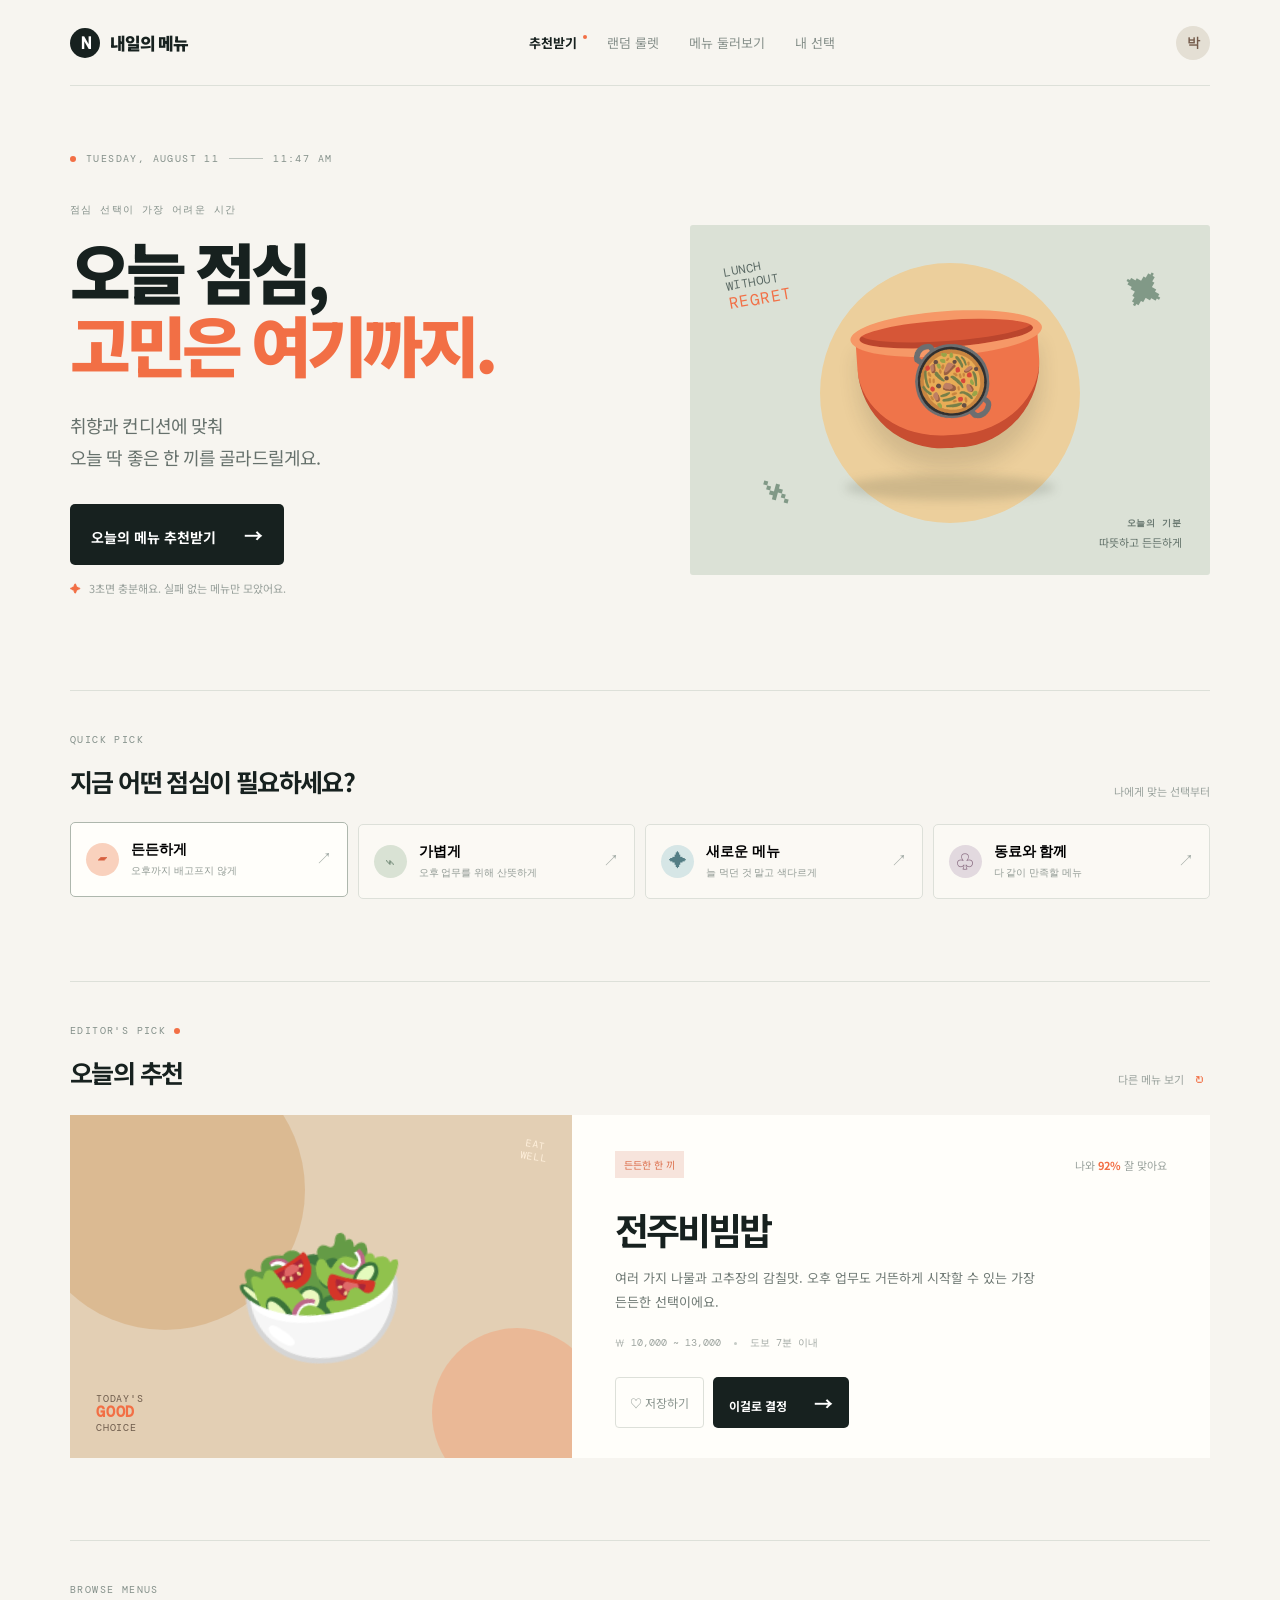
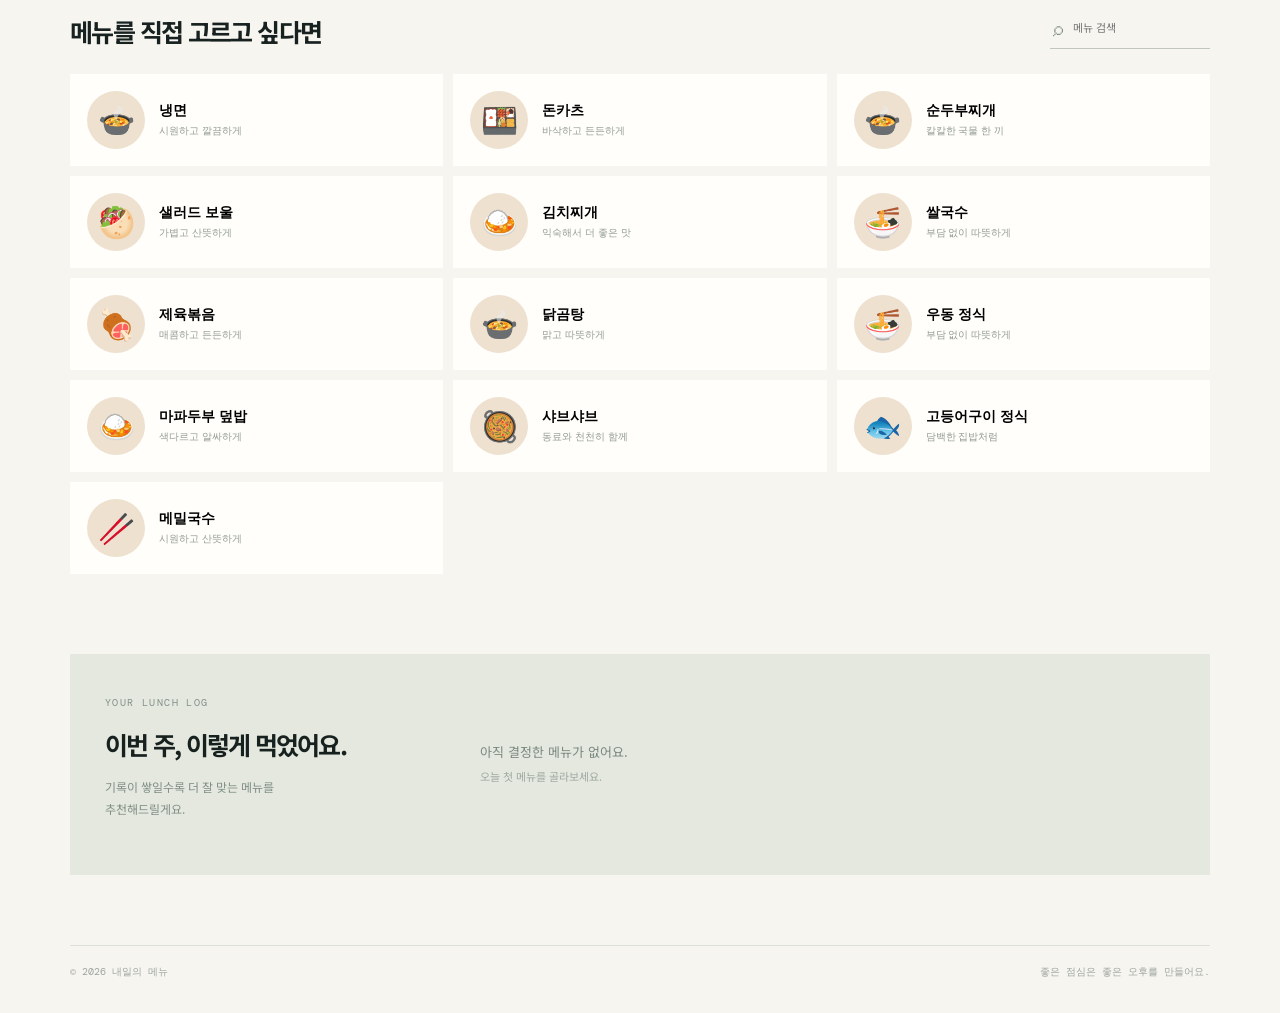
==== index.html @ a47e561f "1st commit" ====
<!doctype html>
<html lang="ko">
  <head>
    <meta charset="UTF-8" />
    <meta name="viewport" content="width=device-width, initial-scale=1.0" />
    <meta name="theme-color" content="#f7f5f0" />
    <title>내일의 메뉴 — 오늘 점심, 고민 끝</title>
    <link rel="preconnect" href="https://fonts.googleapis.com" />
    <link rel="preconnect" href="https://fonts.gstatic.com" crossorigin />
    <link href="https://fonts.googleapis.com/css2?family=DM+Mono:wght@400;500&family=Noto+Sans+KR:wght@400;500;600;700;800;900&display=swap" rel="stylesheet" />
    <link rel="stylesheet" href="styles.css" />
  </head>
  <body>
    <div class="page-shell">
      <nav class="topbar"><a class="brand" href="#top"><span class="brand-mark">N</span><span>내일의 메뉴</span></a><div class="nav-links"><a class="active" href="#recommend">추천받기</a><a href="roulette.html">랜덤 룰렛</a><a href="#browse">메뉴 둘러보기</a><a href="#history">내 선택</a></div><button class="profile-button" type="button" aria-label="프로필"><span>박</span></button></nav>
      <main id="top">
        <section class="hero" id="recommend"><div class="eyebrow"><span class="eyebrow-dot"></span> TUESDAY, AUGUST 11 <span class="line"></span> 11:47 AM</div><div class="hero-grid"><div class="hero-copy"><p class="overline">점심 선택이 가장 어려운 시간</p><h1>오늘 점심,<br /><em>고민은 여기까지.</em></h1><p class="hero-description">취향과 컨디션에 맞춰<br />오늘 딱 좋은 한 끼를 골라드릴게요.</p><button class="primary-button" id="recommendButton" type="button">오늘의 메뉴 추천받기 <span>→</span></button><div class="micro-copy"><span class="sparkle">✦</span> 3초면 충분해요. 실패 없는 메뉴만 모았어요.</div></div><div class="hero-visual" aria-label="추천 메뉴 미리보기"><div class="sun-shape"></div><div class="stamp">LUNCH<br />WITHOUT<br /><i>REGRET</i></div><div class="bowl-shadow"></div><div class="bowl"><div class="bowl-rim"></div><div class="bowl-food">🥘</div></div><span class="leaf leaf-one">✦</span><span class="leaf leaf-two">⌁</span><div class="visual-caption"><strong>오늘의 기분</strong><span>따뜻하고 든든하게</span></div></div></div></section>
        <section class="quick-picks section-block"><div class="section-heading"><div><p class="overline">QUICK PICK</p><h2>지금 어떤 점심이 필요하세요?</h2></div><span class="heading-note">나에게 맞는 선택부터</span></div><div class="pick-grid"><button class="pick-card selected" data-mood="든든하게" type="button"><span class="pick-icon orange">▰</span><span><b>든든하게</b><small>오후까지 배고프지 않게</small></span><i>↗</i></button><button class="pick-card" data-mood="가볍게" type="button"><span class="pick-icon sage">⌁</span><span><b>가볍게</b><small>오후 업무를 위해 산뜻하게</small></span><i>↗</i></button><button class="pick-card" data-mood="새로운 메뉴" type="button"><span class="pick-icon blue">✦</span><span><b>새로운 메뉴</b><small>늘 먹던 것 말고 색다르게</small></span><i>↗</i></button><button class="pick-card" data-mood="동료와 함께" type="button"><span class="pick-icon plum">♧</span><span><b>동료와 함께</b><small>다 같이 만족할 메뉴</small></span><i>↗</i></button></div></section>
        <section class="recommendation section-block" id="result"><div class="section-heading"><div><p class="overline">EDITOR'S PICK <span class="live-dot"></span></p><h2 id="resultTitle">오늘의 추천</h2></div><button class="text-button" id="shuffleButton" type="button">다른 메뉴 보기 <span>↻</span></button></div><article class="menu-card"><div class="menu-image bibimbap-image"><span class="image-label">TODAY'S<br /><b>GOOD</b><br />CHOICE</span><span class="image-doodle">EAT<br />WELL</span><div class="food-art">🥗</div></div><div class="menu-info"><div class="tag-row"><span class="tag">든든한 한 끼</span><span class="match">나와 <b id="matchText">92%</b> 잘 맞아요</span></div><h3 id="menuName">전주비빔밥</h3><p id="menuDescription">여러 가지 나물과 고추장의 감칠맛. 오후 업무도 거뜬하게 시작할 수 있는 가장 든든한 선택이에요.</p><div class="menu-meta"><span>₩ 10,000 ~ 13,000</span><span class="meta-sep"></span><span>도보 7분 이내</span></div><div class="card-actions"><button class="save-button" id="saveButton" type="button">♡ <span>저장하기</span></button><button class="choose-button" id="chooseButton" type="button">이걸로 결정 <span>→</span></button></div></div></article></section>
        <section class="browse section-block" id="browse"><div class="section-heading"><div><p class="overline">BROWSE MENUS</p><h2>메뉴를 직접 고르고 싶다면</h2></div><div class="search-box"><span>⌕</span><input id="searchInput" type="search" placeholder="메뉴 검색" /></div></div><div class="browse-grid" id="browseGrid"></div></section>
        <section class="history section-block" id="history"><div class="history-copy"><p class="overline">YOUR LUNCH LOG</p><h2>이번 주, 이렇게 먹었어요.</h2><p>기록이 쌓일수록 더 잘 맞는 메뉴를<br />추천해드릴게요.</p></div><div class="history-list" id="historyList"><div class="empty-history">아직 결정한 메뉴가 없어요.<br /><span>오늘 첫 메뉴를 골라보세요.</span></div></div></section>
      </main><footer><span>© 2026 내일의 메뉴</span><span>좋은 점심은 좋은 오후를 만들어요.</span></footer>
    </div><div class="toast" id="toast" role="status"></div><script src="app.js"></script>
  </body>
</html>
---- styles.css ----
:root{--ink:#17211f;--muted:#707a76;--cream:#f7f5f0;--paper:#fffefa;--orange:#f26f45;--line:#dde0d9}*{box-sizing:border-box}html{scroll-behavior:smooth}body{margin:0;background:var(--cream);color:var(--ink);font-family:'Noto Sans KR',sans-serif}.page-shell{max-width:1240px;margin:auto;padding:0 50px}.topbar{height:86px;display:flex;align-items:center;border-bottom:1px solid var(--line);gap:42px}.brand{display:flex;align-items:center;gap:10px;color:var(--ink);font-weight:900;letter-spacing:-.07em;text-decoration:none;font-size:17px}.brand-mark{display:grid;place-items:center;width:30px;height:30px;background:var(--ink);color:#fff;border-radius:50%;font-family:'DM Mono',monospace}.nav-links{display:flex;gap:30px;margin:auto;font-size:13px;color:#87908b}.nav-links a{color:inherit;text-decoration:none;position:relative}.nav-links a.active{color:var(--ink);font-weight:700}.nav-links a.active:after{content:'';position:absolute;width:4px;height:4px;background:var(--orange);border-radius:50%;right:-10px;top:2px}.profile-button{border:0;background:#e4dfd4;width:34px;height:34px;border-radius:50%;font-weight:800;color:#745b4b}.hero{padding:66px 0 94px}.eyebrow,.overline{font-family:'DM Mono',monospace;font-size:10px;letter-spacing:.14em;color:#84908a}.eyebrow{display:flex;align-items:center;gap:10px}.eyebrow-dot,.live-dot{width:6px;height:6px;background:var(--orange);border-radius:50%;display:inline-block}.line{height:1px;width:34px;background:#bdc4be}.hero-grid{display:grid;grid-template-columns:1fr 1fr;align-items:center;margin-top:38px}.overline{margin:0 0 17px}.hero h1{font-size:66px;line-height:1.11;letter-spacing:-.075em;margin:0;font-weight:900}.hero h1 em{font-style:normal;color:var(--orange)}.hero-description{font-size:18px;line-height:1.8;letter-spacing:-.05em;color:#66716c;margin:28px 0 31px}.primary-button,.choose-button{border:0;background:var(--ink);color:#fff;border-radius:5px;padding:17px 21px;font-family:inherit;font-weight:700;cursor:pointer}.primary-button{font-size:14px}.primary-button span,.choose-button span{margin-left:24px;font-size:19px}.micro-copy{font-size:11px;color:#98a09b;margin-top:15px}.sparkle{color:var(--orange);margin-right:5px}.hero-visual{height:350px;position:relative;overflow:hidden;background:#dbe1d6;border-radius:3px;margin-left:50px}.sun-shape{position:absolute;width:260px;height:260px;border-radius:50%;background:#eccf9c;top:38px;left:calc(50% - 130px)}.stamp{position:absolute;z-index:2;left:36px;top:35px;color:#596863;font-family:'DM Mono',monospace;font-size:12px;line-height:1.2;letter-spacing:.05em;transform:rotate(-10deg)}.stamp i{color:var(--orange);font-style:normal;font-size:16px}.bowl{position:absolute;z-index:2;left:calc(50% - 91px);top:103px;width:182px;height:120px;background:#ef744a;border-radius:0 0 85px 85px;border-bottom:13px solid #c84d31;transform:rotate(-4deg);box-shadow:0 20px 20px rgba(48,53,41,.14)}.bowl-rim{position:absolute;top:-17px;left:-5px;width:192px;height:45px;border-radius:50%;background:#d65637;border:9px solid #f69867;box-shadow:inset 0 -6px 0 #bb452d}.bowl-food{position:absolute;z-index:3;left:50px;top:-4px;font-size:70px;filter:saturate(.86)}.bowl-shadow{position:absolute;z-index:1;left:calc(50% - 105px);top:250px;width:210px;height:25px;background:rgba(72,79,60,.18);border-radius:50%;filter:blur(5px)}.leaf{position:absolute;color:#819987;font-size:40px}.leaf-one{right:45px;top:35px;transform:rotate(30deg)}.leaf-two{left:75px;bottom:47px;font-size:65px;transform:rotate(15deg)}.visual-caption{position:absolute;right:28px;bottom:25px;display:flex;flex-direction:column;text-align:right;color:#67766e;font-size:11px}.visual-caption strong{font-family:'DM Mono',monospace;font-size:9px;letter-spacing:.1em;margin-bottom:4px}.section-block{border-top:1px solid var(--line);padding:42px 0 82px}.section-heading{display:flex;justify-content:space-between;align-items:end;margin-bottom:25px}.section-heading h2{font-size:25px;letter-spacing:-.065em;margin:0}.heading-note,.text-button{color:#9ca49f;font-size:11px}.pick-grid{display:grid;grid-template-columns:repeat(4,1fr);gap:10px}.pick-card{border:1px solid var(--line);background:rgba(255,254,250,.4);border-radius:5px;padding:18px 15px;display:flex;align-items:center;text-align:left;gap:12px;cursor:pointer;transition:.2s}.pick-card:hover,.pick-card.selected{background:var(--paper);border-color:#aeb7ad;transform:translateY(-2px)}.pick-card b,.pick-card small{display:block}.pick-card b{font-size:14px;margin-bottom:5px}.pick-card small{font-size:10px;color:#929b95}.pick-card i{font-style:normal;margin-left:auto;font-size:16px;color:#a0a9a4}.pick-icon{width:33px;height:33px;border-radius:50%;display:grid;place-items:center;font-size:18px}.orange{background:#f9d1bd;color:#d65f3e}.sage{background:#d9e2d4;color:#69826f}.blue{background:#d6e6e6;color:#547e85}.plum{background:#e2d9df;color:#896c81}.text-button{border:0;background:none;font-family:inherit;cursor:pointer}.text-button span{font-size:18px;margin-left:8px;color:var(--orange)}.menu-card{display:grid;grid-template-columns:44% 56%;background:var(--paper);min-height:310px}.menu-image{min-height:310px;position:relative;overflow:hidden;background:#e3cfb4}.bibimbap-image:before,.bibimbap-image:after{content:'';position:absolute;border-radius:50%;background:#d3a672;opacity:.5}.bibimbap-image:before{width:280px;height:280px;left:-45px;top:-65px}.bibimbap-image:after{width:170px;height:170px;right:-30px;bottom:-40px;background:#f2a17b}.food-art{position:absolute;inset:0;display:grid;place-items:center;font-size:142px;filter:saturate(.75);transform:rotate(-8deg)}.image-label,.image-doodle{position:absolute;z-index:1;font-family:'DM Mono',monospace;color:#6f5d4d;font-size:10px;line-height:1.15;letter-spacing:.08em}.image-label{left:26px;bottom:25px}.image-label b{color:var(--orange);font-size:15px}.image-doodle{right:23px;top:24px;color:#fff0dc;transform:rotate(9deg);text-align:center}.menu-info{padding:36px 43px 30px}.tag-row{display:flex;align-items:center;justify-content:space-between}.tag{background:#f7e4dc;color:#dc704e;padding:6px 9px;font-size:10px}.match{font-size:11px;color:#9ba39e}.match b{color:var(--orange)}.menu-info h3{font-size:37px;letter-spacing:-.08em;margin:24px 0 10px}.menu-info p{font-size:13px;color:#707a75;line-height:1.8;margin:0;max-width:430px}.menu-meta{display:flex;align-items:center;gap:13px;color:#9da49f;font-family:'DM Mono',monospace;font-size:10px;margin-top:23px}.meta-sep{width:3px;height:3px;background:#c5cbc5;border-radius:50%}.card-actions{display:flex;gap:9px;margin-top:27px}.save-button{border:1px solid var(--line);background:transparent;padding:12px 14px;color:#8c9690;font-family:inherit;font-size:12px;border-radius:4px;cursor:pointer}.save-button.saved{color:var(--orange);border-color:#f0c5b5;background:#fff8f3}.choose-button{padding:12px 16px;font-size:12px}.browse{padding-bottom:80px}.search-box{border-bottom:1px solid #bfc6bf;padding:7px 3px;display:flex;gap:8px;width:160px}.search-box span{font-size:20px;color:#84908a}.search-box input{border:0;outline:0;background:transparent;font:11px 'Noto Sans KR';width:100%}.browse-grid{display:grid;grid-template-columns:repeat(3,1fr);gap:10px}.browse-item{background:var(--paper);padding:17px;display:flex;align-items:center;gap:14px;border:0;text-align:left;cursor:pointer}.browse-art{width:58px;height:58px;border-radius:50%;display:grid;place-items:center;font-size:30px;background:#eee1d0}.browse-item h4{margin:0 0 4px;font-size:14px}.browse-item p{margin:0;color:#929a95;font-size:10px}.history{display:grid;grid-template-columns:35% 65%;background:#e4e8de;padding:42px 35px 44px;margin-bottom:70px;border:0}.history h2{font-size:25px;letter-spacing:-.07em;margin:0 0 14px}.history-copy>p:last-child{color:#829087;font-size:12px;line-height:1.8}.history-list{display:flex;align-items:center;min-height:100px}.empty-history{font-size:13px;color:#7c8981;line-height:1.8}.empty-history span{font-size:11px;color:#a0aaa3}.toast{position:fixed;bottom:25px;left:50%;transform:translate(-50%,20px);opacity:0;background:var(--ink);color:#fff;padding:13px 18px;border-radius:4px;font-size:12px;transition:.25s;pointer-events:none}.toast.show{opacity:1;transform:translate(-50%,0)}.history-entry{display:flex;align-items:center;gap:14px;border-left:1px solid #c2ccc0;padding:5px 18px}.history-entry .mini-art{font-size:28px}.history-entry b{display:block;font-size:12px}.history-entry small{color:#8c978e;font-size:10px}footer{border-top:1px solid var(--line);padding:19px 0 34px;display:flex;justify-content:space-between;color:#9ca49e;font:10px 'DM Mono',monospace}@media(max-width:800px){.page-shell{padding:0 22px}.topbar{gap:15px}.nav-links{gap:12px}.nav-links a:nth-child(2){display:none}.hero{padding:42px 0 60px}.hero-grid{grid-template-columns:1fr}.hero h1{font-size:52px}.hero-visual{margin:42px 0 0;height:280px}.pick-grid{grid-template-columns:repeat(2,1fr)}.menu-card{grid-template-columns:1fr}.menu-image{min-height:240px}.menu-info{padding:28px 24px}.browse-grid{grid-template-columns:1fr}.history{grid-template-columns:1fr;gap:25px;margin-bottom:40px;padding:30px 24px}.heading-note{display:none}footer{gap:15px;flex-direction:column}}
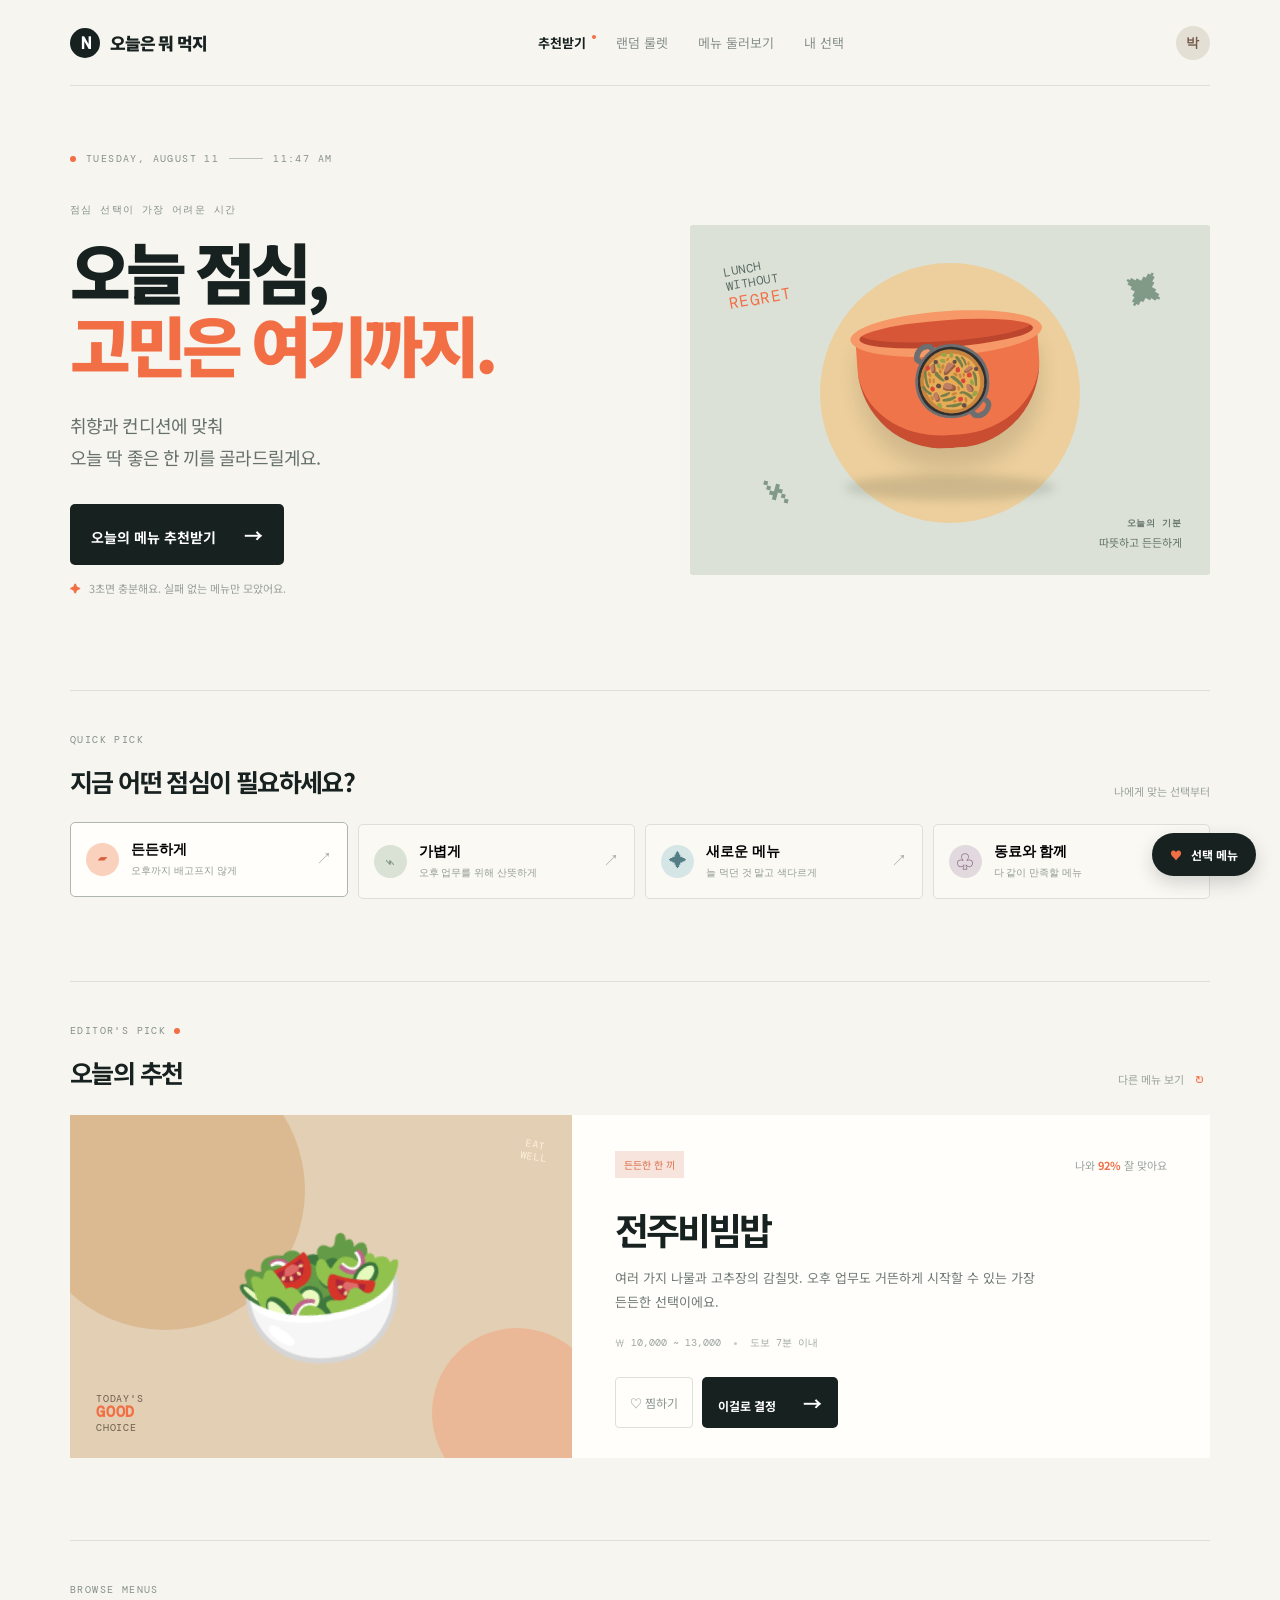
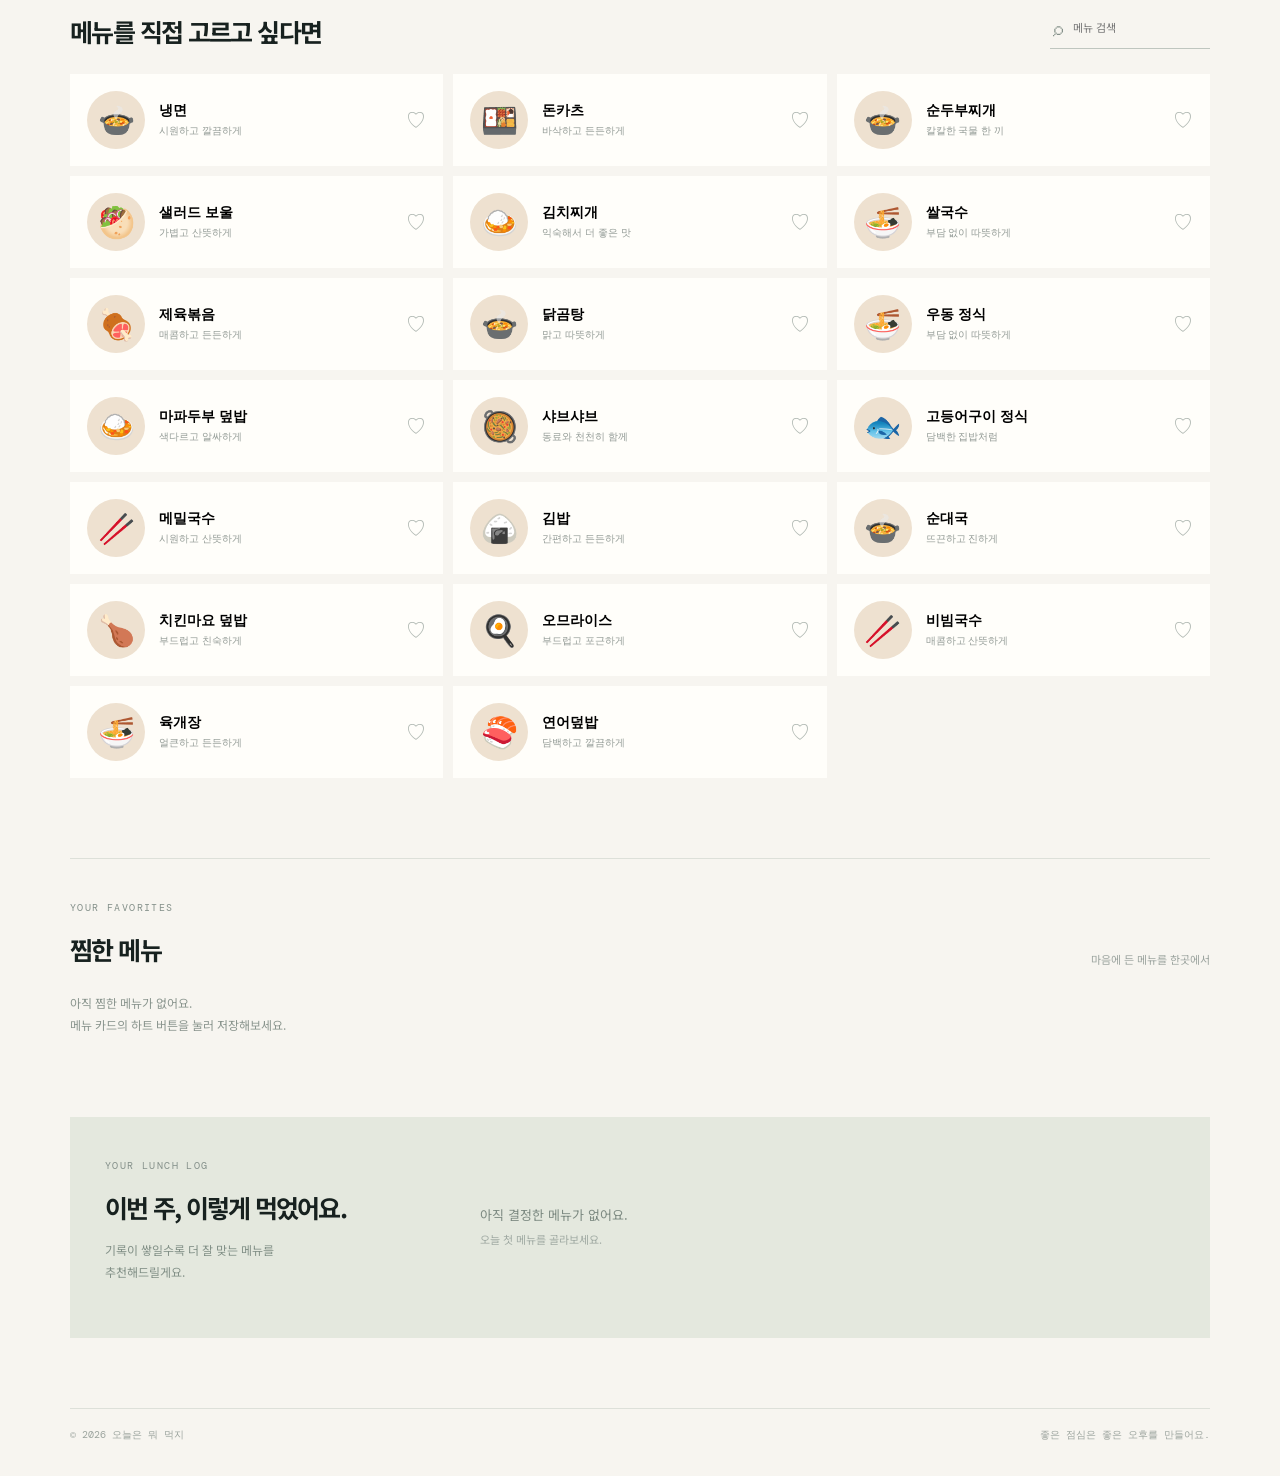
==== commit 60c553d8: "Add favorites and fix roulette selection" ====
--- a/index.html
+++ b/index.html
@@ -21,5 +21,6 @@
         <section class="history section-block" id="history"><div class="history-copy"><p class="overline">YOUR LUNCH LOG</p><h2>이번 주, 이렇게 먹었어요.</h2><p>기록이 쌓일수록 더 잘 맞는 메뉴를<br />추천해드릴게요.</p></div><div class="history-list" id="historyList"><div class="empty-history">아직 결정한 메뉴가 없어요.<br /><span>오늘 첫 메뉴를 골라보세요.</span></div></div></section>
       </main><footer><span>© 2026 내일의 메뉴</span><span>좋은 점심은 좋은 오후를 만들어요.</span></footer>
     </div><div class="toast" id="toast" role="status"></div><script src="app.js"></script>
+    <script src="supabase-config.js"></script><script src="supabase-client.js"></script>
   </body>
 </html>
--- a/styles.css
+++ b/styles.css
@@ -1 +1,3 @@
 :root{--ink:#17211f;--muted:#707a76;--cream:#f7f5f0;--paper:#fffefa;--orange:#f26f45;--line:#dde0d9}*{box-sizing:border-box}html{scroll-behavior:smooth}body{margin:0;background:var(--cream);color:var(--ink);font-family:'Noto Sans KR',sans-serif}.page-shell{max-width:1240px;margin:auto;padding:0 50px}.topbar{height:86px;display:flex;align-items:center;border-bottom:1px solid var(--line);gap:42px}.brand{display:flex;align-items:center;gap:10px;color:var(--ink);font-weight:900;letter-spacing:-.07em;text-decoration:none;font-size:17px}.brand-mark{display:grid;place-items:center;width:30px;height:30px;background:var(--ink);color:#fff;border-radius:50%;font-family:'DM Mono',monospace}.nav-links{display:flex;gap:30px;margin:auto;font-size:13px;color:#87908b}.nav-links a{color:inherit;text-decoration:none;position:relative}.nav-links a.active{color:var(--ink);font-weight:700}.nav-links a.active:after{content:'';position:absolute;width:4px;height:4px;background:var(--orange);border-radius:50%;right:-10px;top:2px}.profile-button{border:0;background:#e4dfd4;width:34px;height:34px;border-radius:50%;font-weight:800;color:#745b4b}.hero{padding:66px 0 94px}.eyebrow,.overline{font-family:'DM Mono',monospace;font-size:10px;letter-spacing:.14em;color:#84908a}.eyebrow{display:flex;align-items:center;gap:10px}.eyebrow-dot,.live-dot{width:6px;height:6px;background:var(--orange);border-radius:50%;display:inline-block}.line{height:1px;width:34px;background:#bdc4be}.hero-grid{display:grid;grid-template-columns:1fr 1fr;align-items:center;margin-top:38px}.overline{margin:0 0 17px}.hero h1{font-size:66px;line-height:1.11;letter-spacing:-.075em;margin:0;font-weight:900}.hero h1 em{font-style:normal;color:var(--orange)}.hero-description{font-size:18px;line-height:1.8;letter-spacing:-.05em;color:#66716c;margin:28px 0 31px}.primary-button,.choose-button{border:0;background:var(--ink);color:#fff;border-radius:5px;padding:17px 21px;font-family:inherit;font-weight:700;cursor:pointer}.primary-button{font-size:14px}.primary-button span,.choose-button span{margin-left:24px;font-size:19px}.micro-copy{font-size:11px;color:#98a09b;margin-top:15px}.sparkle{color:var(--orange);margin-right:5px}.hero-visual{height:350px;position:relative;overflow:hidden;background:#dbe1d6;border-radius:3px;margin-left:50px}.sun-shape{position:absolute;width:260px;height:260px;border-radius:50%;background:#eccf9c;top:38px;left:calc(50% - 130px)}.stamp{position:absolute;z-index:2;left:36px;top:35px;color:#596863;font-family:'DM Mono',monospace;font-size:12px;line-height:1.2;letter-spacing:.05em;transform:rotate(-10deg)}.stamp i{color:var(--orange);font-style:normal;font-size:16px}.bowl{position:absolute;z-index:2;left:calc(50% - 91px);top:103px;width:182px;height:120px;background:#ef744a;border-radius:0 0 85px 85px;border-bottom:13px solid #c84d31;transform:rotate(-4deg);box-shadow:0 20px 20px rgba(48,53,41,.14)}.bowl-rim{position:absolute;top:-17px;left:-5px;width:192px;height:45px;border-radius:50%;background:#d65637;border:9px solid #f69867;box-shadow:inset 0 -6px 0 #bb452d}.bowl-food{position:absolute;z-index:3;left:50px;top:-4px;font-size:70px;filter:saturate(.86)}.bowl-shadow{position:absolute;z-index:1;left:calc(50% - 105px);top:250px;width:210px;height:25px;background:rgba(72,79,60,.18);border-radius:50%;filter:blur(5px)}.leaf{position:absolute;color:#819987;font-size:40px}.leaf-one{right:45px;top:35px;transform:rotate(30deg)}.leaf-two{left:75px;bottom:47px;font-size:65px;transform:rotate(15deg)}.visual-caption{position:absolute;right:28px;bottom:25px;display:flex;flex-direction:column;text-align:right;color:#67766e;font-size:11px}.visual-caption strong{font-family:'DM Mono',monospace;font-size:9px;letter-spacing:.1em;margin-bottom:4px}.section-block{border-top:1px solid var(--line);padding:42px 0 82px}.section-heading{display:flex;justify-content:space-between;align-items:end;margin-bottom:25px}.section-heading h2{font-size:25px;letter-spacing:-.065em;margin:0}.heading-note,.text-button{color:#9ca49f;font-size:11px}.pick-grid{display:grid;grid-template-columns:repeat(4,1fr);gap:10px}.pick-card{border:1px solid var(--line);background:rgba(255,254,250,.4);border-radius:5px;padding:18px 15px;display:flex;align-items:center;text-align:left;gap:12px;cursor:pointer;transition:.2s}.pick-card:hover,.pick-card.selected{background:var(--paper);border-color:#aeb7ad;transform:translateY(-2px)}.pick-card b,.pick-card small{display:block}.pick-card b{font-size:14px;margin-bottom:5px}.pick-card small{font-size:10px;color:#929b95}.pick-card i{font-style:normal;margin-left:auto;font-size:16px;color:#a0a9a4}.pick-icon{width:33px;height:33px;border-radius:50%;display:grid;place-items:center;font-size:18px}.orange{background:#f9d1bd;color:#d65f3e}.sage{background:#d9e2d4;color:#69826f}.blue{background:#d6e6e6;color:#547e85}.plum{background:#e2d9df;color:#896c81}.text-button{border:0;background:none;font-family:inherit;cursor:pointer}.text-button span{font-size:18px;margin-left:8px;color:var(--orange)}.menu-card{display:grid;grid-template-columns:44% 56%;background:var(--paper);min-height:310px}.menu-image{min-height:310px;position:relative;overflow:hidden;background:#e3cfb4}.bibimbap-image:before,.bibimbap-image:after{content:'';position:absolute;border-radius:50%;background:#d3a672;opacity:.5}.bibimbap-image:before{width:280px;height:280px;left:-45px;top:-65px}.bibimbap-image:after{width:170px;height:170px;right:-30px;bottom:-40px;background:#f2a17b}.food-art{position:absolute;inset:0;display:grid;place-items:center;font-size:142px;filter:saturate(.75);transform:rotate(-8deg)}.image-label,.image-doodle{position:absolute;z-index:1;font-family:'DM Mono',monospace;color:#6f5d4d;font-size:10px;line-height:1.15;letter-spacing:.08em}.image-label{left:26px;bottom:25px}.image-label b{color:var(--orange);font-size:15px}.image-doodle{right:23px;top:24px;color:#fff0dc;transform:rotate(9deg);text-align:center}.menu-info{padding:36px 43px 30px}.tag-row{display:flex;align-items:center;justify-content:space-between}.tag{background:#f7e4dc;color:#dc704e;padding:6px 9px;font-size:10px}.match{font-size:11px;color:#9ba39e}.match b{color:var(--orange)}.menu-info h3{font-size:37px;letter-spacing:-.08em;margin:24px 0 10px}.menu-info p{font-size:13px;color:#707a75;line-height:1.8;margin:0;max-width:430px}.menu-meta{display:flex;align-items:center;gap:13px;color:#9da49f;font-family:'DM Mono',monospace;font-size:10px;margin-top:23px}.meta-sep{width:3px;height:3px;background:#c5cbc5;border-radius:50%}.card-actions{display:flex;gap:9px;margin-top:27px}.save-button{border:1px solid var(--line);background:transparent;padding:12px 14px;color:#8c9690;font-family:inherit;font-size:12px;border-radius:4px;cursor:pointer}.save-button.saved{color:var(--orange);border-color:#f0c5b5;background:#fff8f3}.choose-button{padding:12px 16px;font-size:12px}.browse{padding-bottom:80px}.search-box{border-bottom:1px solid #bfc6bf;padding:7px 3px;display:flex;gap:8px;width:160px}.search-box span{font-size:20px;color:#84908a}.search-box input{border:0;outline:0;background:transparent;font:11px 'Noto Sans KR';width:100%}.browse-grid{display:grid;grid-template-columns:repeat(3,1fr);gap:10px}.browse-item{background:var(--paper);padding:17px;display:flex;align-items:center;gap:14px;border:0;text-align:left;cursor:pointer}.browse-art{width:58px;height:58px;border-radius:50%;display:grid;place-items:center;font-size:30px;background:#eee1d0}.browse-item h4{margin:0 0 4px;font-size:14px}.browse-item p{margin:0;color:#929a95;font-size:10px}.history{display:grid;grid-template-columns:35% 65%;background:#e4e8de;padding:42px 35px 44px;margin-bottom:70px;border:0}.history h2{font-size:25px;letter-spacing:-.07em;margin:0 0 14px}.history-copy>p:last-child{color:#829087;font-size:12px;line-height:1.8}.history-list{display:flex;align-items:center;min-height:100px}.empty-history{font-size:13px;color:#7c8981;line-height:1.8}.empty-history span{font-size:11px;color:#a0aaa3}.toast{position:fixed;bottom:25px;left:50%;transform:translate(-50%,20px);opacity:0;background:var(--ink);color:#fff;padding:13px 18px;border-radius:4px;font-size:12px;transition:.25s;pointer-events:none}.toast.show{opacity:1;transform:translate(-50%,0)}.history-entry{display:flex;align-items:center;gap:14px;border-left:1px solid #c2ccc0;padding:5px 18px}.history-entry .mini-art{font-size:28px}.history-entry b{display:block;font-size:12px}.history-entry small{color:#8c978e;font-size:10px}footer{border-top:1px solid var(--line);padding:19px 0 34px;display:flex;justify-content:space-between;color:#9ca49e;font:10px 'DM Mono',monospace}@media(max-width:800px){.page-shell{padding:0 22px}.topbar{gap:15px}.nav-links{gap:12px}.nav-links a:nth-child(2){display:none}.hero{padding:42px 0 60px}.hero-grid{grid-template-columns:1fr}.hero h1{font-size:52px}.hero-visual{margin:42px 0 0;height:280px}.pick-grid{grid-template-columns:repeat(2,1fr)}.menu-card{grid-template-columns:1fr}.menu-image{min-height:240px}.menu-info{padding:28px 24px}.browse-grid{grid-template-columns:1fr}.history{grid-template-columns:1fr;gap:25px;margin-bottom:40px;padding:30px 24px}.heading-note{display:none}footer{gap:15px;flex-direction:column}}
+ .favorites-section{border-top:1px solid var(--line);padding:42px 0 82px}.favorites-section .section-heading{margin-bottom:25px}.favorites-grid{display:grid;grid-template-columns:repeat(3,1fr);gap:10px}.favorite-item{background:var(--paper);padding:18px;display:flex;align-items:center;gap:14px;position:relative}.favorite-item-art{width:58px;height:58px;border-radius:50%;display:grid;place-items:center;font-size:30px;background:#f2dfd2}.favorite-item h4{margin:0 0 4px;font-size:14px}.favorite-item p{margin:0;color:#929a95;font-size:10px}.favorite-remove,.favorite-trigger{border:0;background:transparent;color:#b0b8b2;cursor:pointer}.favorite-remove{margin-left:auto;font-size:20px}.favorite-trigger{font-size:20px;margin-left:auto;line-height:1}.favorite-trigger.is-favorite,.favorite-remove:hover{color:var(--orange)}.favorites-empty{color:#8a958e;font-size:12px;line-height:1.8}@media(max-width:800px){.favorites-grid{grid-template-columns:1fr}}
+ .show-selected-button{position:fixed;z-index:10;right:24px;bottom:24px;border:0;border-radius:999px;background:var(--ink);color:#fff;padding:13px 18px;font:700 12px 'Noto Sans KR';box-shadow:0 7px 18px rgba(23,33,31,.18);cursor:pointer}.show-selected-button:first-letter{color:var(--orange)}.show-selected-button span{margin-left:6px}@media(max-width:800px){.show-selected-button{right:16px;bottom:16px}}
